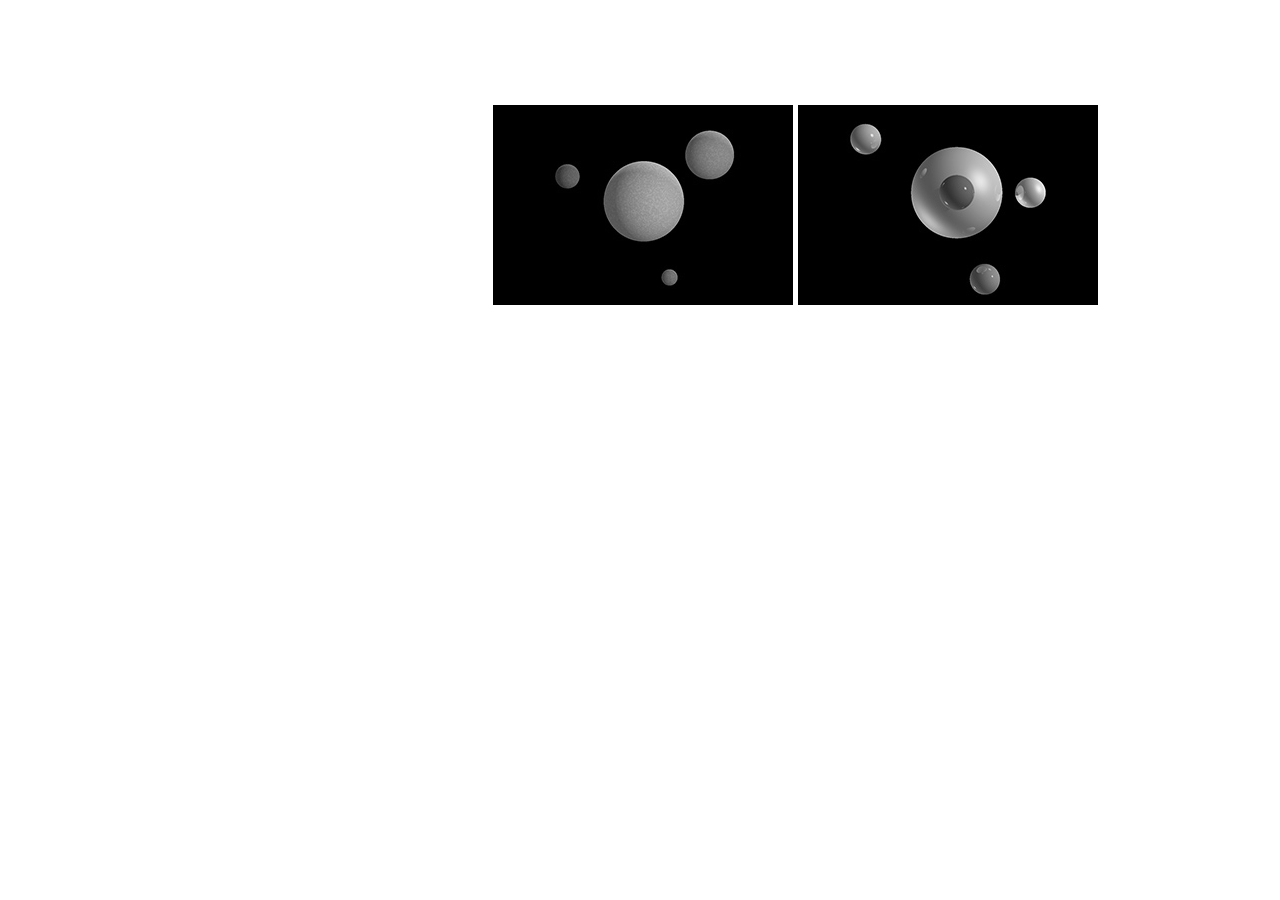
==== index.html @ 7fd5f181 "Add demo 3." ====
<!DOCTYPE html>
<html lang="en">
<head>
    <meta charset="UTF-8">
    <title>Computer Graphics - Jugal Manjeshwar</title>

    <link rel="stylesheet" type="text/css" href="css/normalize.css">
    <link rel="stylesheet" type="text/css" href="css/style.css">
</head>
<body>

    <div class="grid">
        <a href="demos/1" class="grid-tile" style="background-image:url(img/thumb_1.jpg)"></a>
        <a href="demos/2" class="grid-tile" style="background-image:url(img/thumb_2.jpg)"></a>
        <a href="demos/3" class="grid-tile" style="background-image:url(img/thumb_3.jpg)"></a>
    </div>
    
</body>
</html>
---- css/style.css ----
body {
    font-family: "Helvetica Neue", Arial, sans-serif;
    font-size: 14px;
    color: #111;
}

.demo {
    background-color: #000;
}

.wrapper {
    width: 1000px;
    margin: 0 auto;
}

.grid {
    width: 915px;
    margin: 0 auto;
    margin-top: 100px;
}

.grid-tile {
    float:left;
    width: 300px;
    height: 200px;
    display: block;
    margin: 5px 0 0 5px;
    filter: grayscale(100%);
    -webkit-filter: grayscale(100%);  /* For Webkit browsers */
    filter: gray;  /* For IE 6 - 9 */
    -webkit-transition: all .6s ease; 
}

.grid-tile:hover {
    filter: grayscale(0%);
    -webkit-filter: grayscale(0%);
    filter: none;
}

.title {
    position: absolute;
    top:0;
    left:0; right:0;
    z-index: 99;
    padding: 20px 30px;
    background-color: rgba(0,0,0,0.8);
    color: #fff;
    font-size: 16px;
    line-height: 32px;
    opacity: 0.5;
    transition: opacity 0.2s linear;
}

.title:hover {
    opacity: 1;
}

.title h1 {
    font-size: 20px;
    line-height: 32px;
    margin:0;
    padding:0;
}

.canvas {
    width: 600px;
    height: 600px;
    margin: auto;
    position: absolute;
    top: 0; left: 0; bottom: 0; right: 0;
}

.subtitle {
    color: #aaa;
    margin: 0 20px;
    font-size: 0.6em;
    font-weight: normal;
    text-transform: uppercase;
}

.ico-home {
    background-image: url(../img/home.png);
    background-repeat: no-repeat;
    padding-right: 20px;
    width: 32px;
    height: 32px;
    display: block;
}

.ico-home:after{
    content: '';
    position: relative;
    right:-50px; top:0;
    height: 32px;
    width: 1px;
    border-right: 1px solid #ddd;
}

a.ico-home {
    opacity: 0.8;
    transition: opacity 0.s linear;
}

a.ico-home:hover {
    opacity: 1;
}


label {
  width: 200px;
  border-radius: 3px;
  border: 1px solid #D1D3D4
}

/* hide input */
input.radio:empty {
    display:none;
}

/* style label */
input.radio:empty ~ label {
    position: relative;
    float: left;
    line-height: 32px;
    padding: 0 20px;
    cursor: pointer;
    -webkit-user-select: none;
    -moz-user-select: none;
    -ms-user-select: none;
    user-select: none;
    width: auto;
    border-color: #aaa;
    transition: all 0.1s linear;
}



/* toggle hover */
input.radio ~ label:hover {
    background-color:#555;
}

input.radio:checked ~ label {
    background-color:#eee;
    color: #000;
    border-color: #eee;
}

.radio-group .col {
    margin:0;
}

.radio-group .col label {
    border-radius: 0;
    margin-left: -1px;
}

.radio-group .col:first-child label {
    border-top-left-radius: 4px;
    border-bottom-left-radius: 4px;
}

.radio-group .col:last-child label {
    border-top-right-radius: 4px;
    border-bottom-right-radius: 4px;
}


/**
 * Clearfix helper
 */

.row:before,
.row:after {
    content: "";
    display: table;
}

.row:after {
    clear: both;
}

.col{
  float:left;
  margin-right: 20px;
}

.col-right{
  float:right;
}
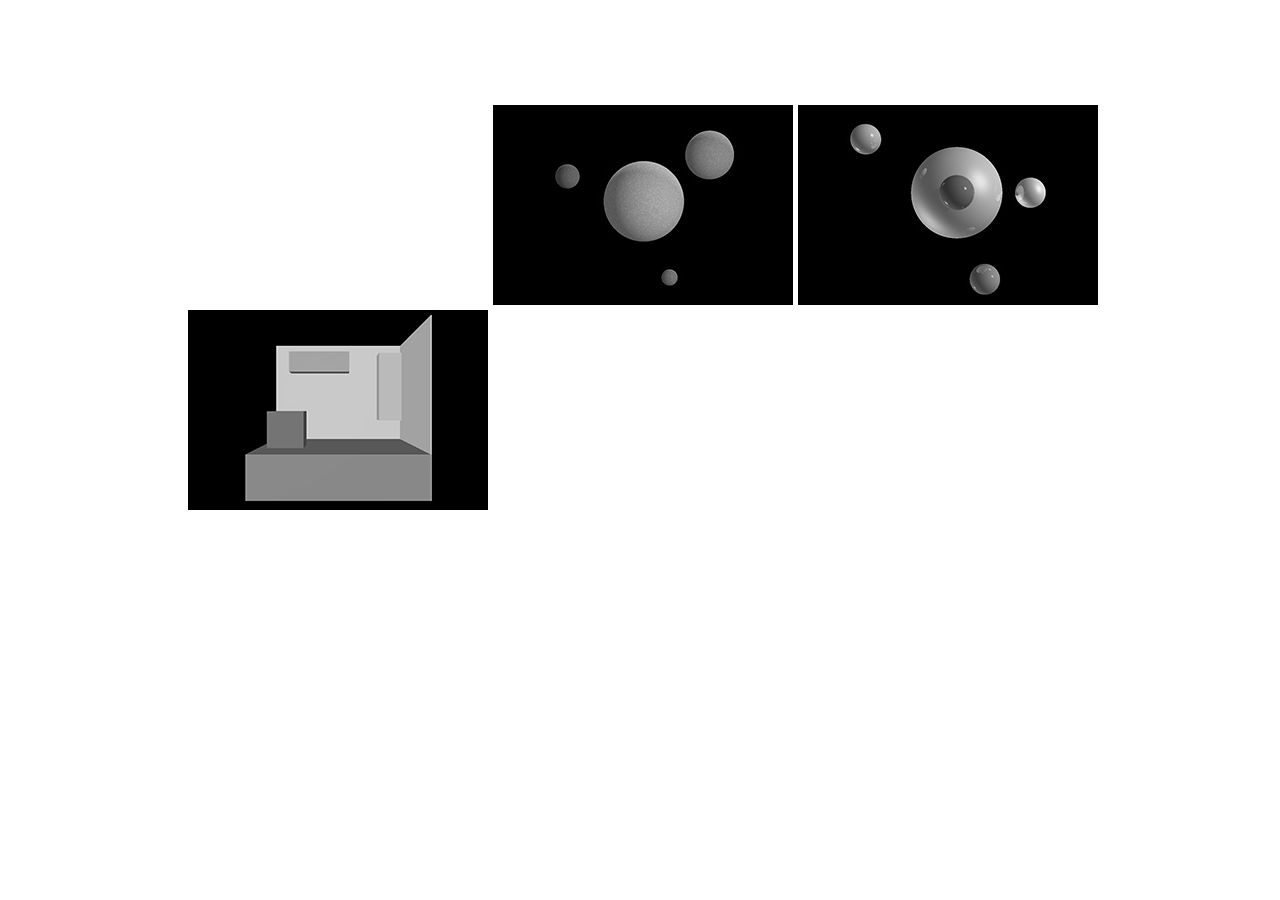
==== commit f3f61938: "Add basic demo 4" ====
--- a/index.html
+++ b/index.html
@@ -13,6 +13,7 @@
         <a href="demos/1" class="grid-tile" style="background-image:url(img/thumb_1.jpg)"></a>
         <a href="demos/2" class="grid-tile" style="background-image:url(img/thumb_2.jpg)"></a>
         <a href="demos/3" class="grid-tile" style="background-image:url(img/thumb_3.jpg)"></a>
+        <a href="demos/4" class="grid-tile" style="background-image:url(img/thumb_4.jpg)"></a>
     </div>
     
 </body>
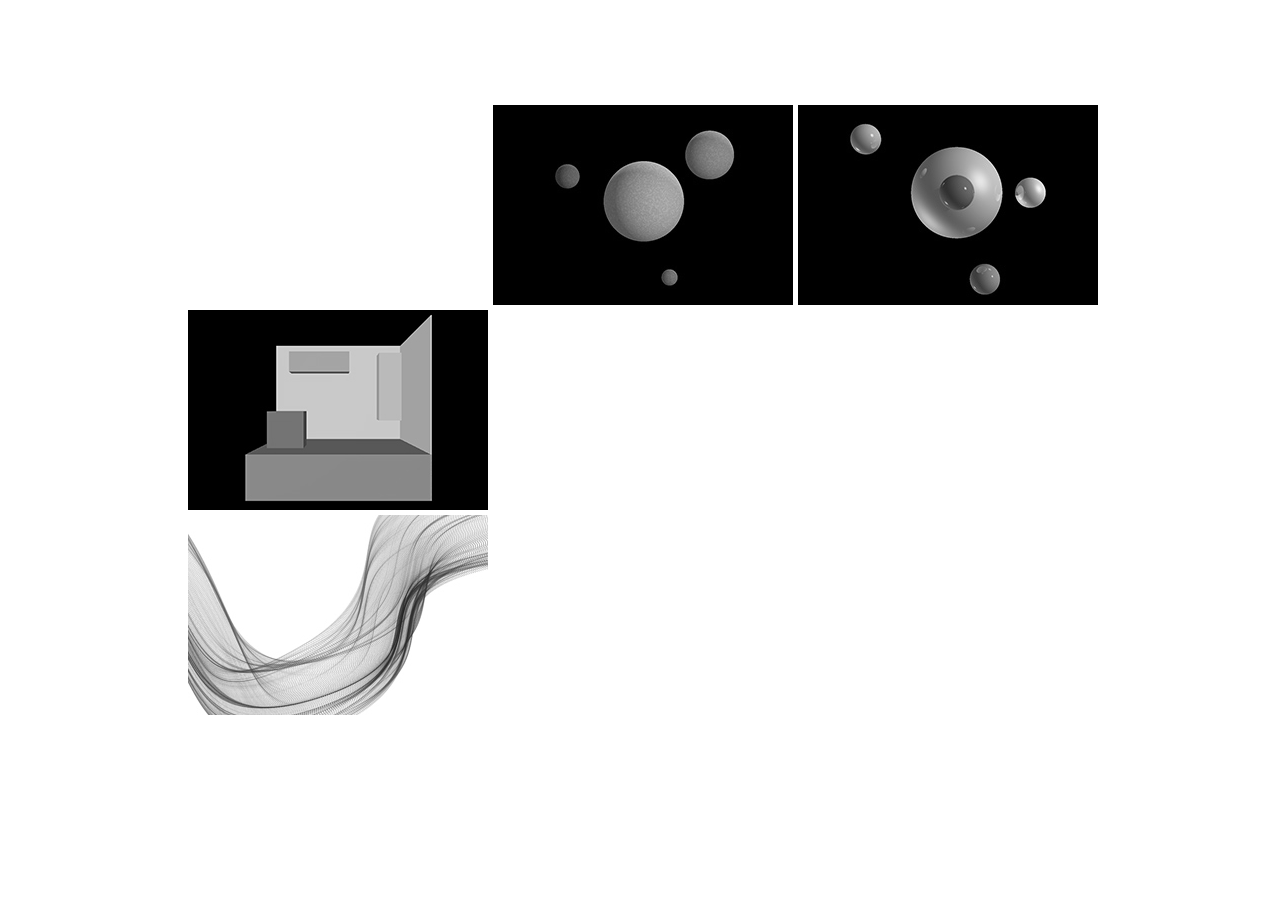
==== commit 502133f1: "Add demo 7" ====
--- a/index.html
+++ b/index.html
@@ -14,6 +14,9 @@
         <a href="demos/2" class="grid-tile" style="background-image:url(img/thumb_2.jpg)"></a>
         <a href="demos/3" class="grid-tile" style="background-image:url(img/thumb_3.jpg)"></a>
         <a href="demos/4" class="grid-tile" style="background-image:url(img/thumb_4.jpg)"></a>
+        <a href="demos/5" class="grid-tile" style="background-image:url(img/thumb_5.jpg)"></a>
+        <a href="demos/6" class="grid-tile" style="background-image:url(img/thumb_6.jpg)"></a>
+        <a href="demos/7" class="grid-tile" style="background-image:url(img/thumb_7.jpg)"></a>
     </div>
     
 </body>
--- a/css/style.css
+++ b/css/style.css
@@ -1,5 +1,5 @@
 body {
-    font-family: "Helvetica Neue", Arial, sans-serif;
+    font-family: "Helvetica Neue", 'Roboto', Arial, sans-serif;
     font-size: 14px;
     color: #111;
 }
@@ -43,16 +43,17 @@
     left:0; right:0;
     z-index: 99;
     padding: 20px 30px;
-    background-color: rgba(0,0,0,0.8);
+    background-color: rgba(0,0,0,0);
     color: #fff;
     font-size: 16px;
     line-height: 32px;
     opacity: 0.5;
-    transition: opacity 0.2s linear;
+    transition: all 0.2s linear;
 }
 
 .title:hover {
     opacity: 1;
+    background-color: rgba(0,0,0,0.4);
 }
 
 .title h1 {
@@ -60,7 +61,47 @@
     line-height: 32px;
     margin:0;
     padding:0;
-}
+    font-weight: 300;
+    cursor: default;
+}
+
+
+.info {
+    position: absolute;
+    bottom: 15px;
+    right: 0;
+    color: rgba(255,255,255, 0.6);
+    background-color: rgba(0,0,0,0.8);
+    padding: 15px;
+    font-size: 14px;
+    line-height: 24px;
+    opacity: 0.6;
+    border-radius: 3px;
+}
+
+.info:hover {
+    opacity: 1;
+}
+
+.info>.col {
+    margin-right: 20px;
+}
+
+.info .ico {
+    width: 24px;
+    height: 24px;
+    opacity: 0.6;
+}
+
+.ico.ico-click {
+    background-image: url('../img/click.png');
+}
+
+.ico.ico-mousewheel {
+    background-image: url('../img/mousewheel.png');
+    width: 14px;
+}
+
 
 .canvas {
     width: 600px;
@@ -109,7 +150,9 @@
 label {
   width: 200px;
   border-radius: 3px;
-  border: 1px solid #D1D3D4
+  border: 1px solid #D1D3D4;
+  font-size: 15px;
+  font-weight: 300;
 }
 
 /* hide input */
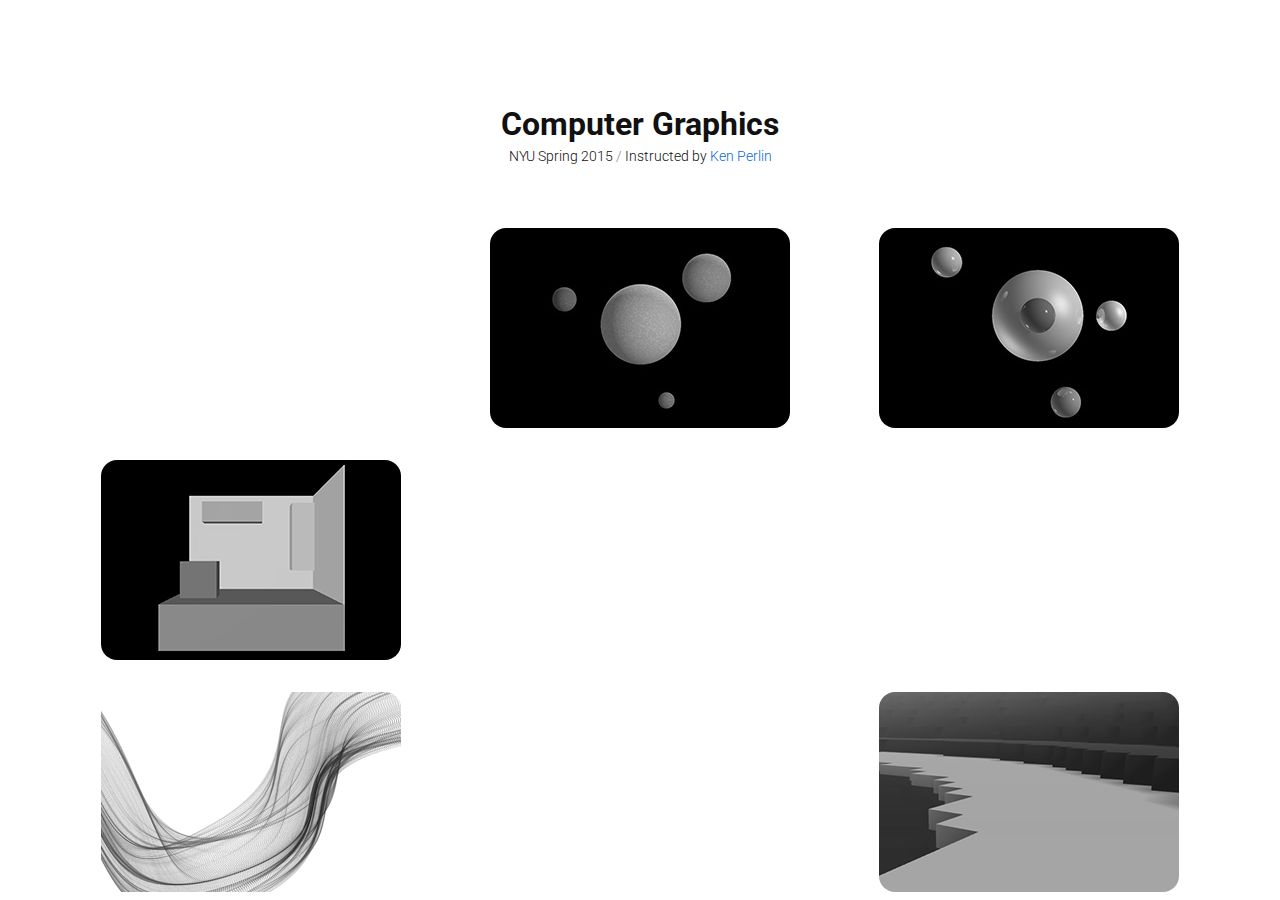
==== commit 2d016b79: "Update home with responsive grid layout, add title and beautify" ====
--- a/index.html
+++ b/index.html
@@ -1,23 +1,38 @@
 <!DOCTYPE html>
 <html lang="en">
+
 <head>
     <meta charset="UTF-8">
-    <title>Computer Graphics - Jugal Manjeshwar</title>
+    <title>Computer Graphics / NYU Spring 2015 / Jugal Manjeshwar</title>
 
     <link rel="stylesheet" type="text/css" href="css/normalize.css">
     <link rel="stylesheet" type="text/css" href="css/style.css">
+
+    <link rel="preconnect" href="https://fonts.googleapis.com">
+    <link rel="preconnect" href="https://fonts.gstatic.com" crossorigin>
+    <link href="https://fonts.googleapis.com/css2?family=Roboto:wght@300;400;700&display=swap" rel="stylesheet">
 </head>
+
 <body>
 
-    <div class="grid">
-        <a href="demos/1" class="grid-tile" style="background-image:url(img/thumb_1.jpg)"></a>
-        <a href="demos/2" class="grid-tile" style="background-image:url(img/thumb_2.jpg)"></a>
-        <a href="demos/3" class="grid-tile" style="background-image:url(img/thumb_3.jpg)"></a>
-        <a href="demos/4" class="grid-tile" style="background-image:url(img/thumb_4.jpg)"></a>
-        <a href="demos/5" class="grid-tile" style="background-image:url(img/thumb_5.jpg)"></a>
-        <a href="demos/6" class="grid-tile" style="background-image:url(img/thumb_6.jpg)"></a>
-        <a href="demos/7" class="grid-tile" style="background-image:url(img/thumb_7.jpg)"></a>
+    <div class="grid-container">
+        <div class="grid-header">
+            <div class="grid-title">Computer Graphics</div>
+            <div class="grid-subtitle">NYU Spring 2015 <span>/</span> Instructed by <a href="https://cs.nyu.edu/~perlin">Ken Perlin</a></div>
+        </div>
+        <div class="grid">
+            <a href="demos/1" class="grid-tile" style="background-image:url(img/thumb_1.jpg)"></a>
+            <a href="demos/2" class="grid-tile" style="background-image:url(img/thumb_2.jpg)"></a>
+            <a href="demos/3" class="grid-tile" style="background-image:url(img/thumb_3.jpg)"></a>
+            <a href="demos/4" class="grid-tile" style="background-image:url(img/thumb_4.jpg)"></a>
+            <a href="demos/5" class="grid-tile" style="background-image:url(img/thumb_5.jpg)"></a>
+            <a href="demos/6" class="grid-tile" style="background-image:url(img/thumb_6.jpg)"></a>
+            <a href="demos/7" class="grid-tile" style="background-image:url(img/thumb_7.jpg)"></a>
+            <a href="demos/8" class="grid-tile" style="background-image:url(img/thumb_8.jpg)"></a>
+            <a href="demos/project" class="grid-tile" style="background-image:url(img/thumb_9.jpg)"></a>
+        </div>
     </div>
-    
+
 </body>
+
 </html>--- a/css/style.css
+++ b/css/style.css
@@ -1,66 +1,112 @@
 body {
-    font-family: "Helvetica Neue", 'Roboto', Arial, sans-serif;
+    font-family: 'Roboto', sans-serif;
     font-size: 14px;
     color: #111;
 }
 
+a:link, a:visited {
+    color: rgb(9, 105, 218);
+    text-decoration: none;
+}
+
+a:hover {
+    text-decoration: underline;
+}
+
 .demo {
     background-color: #000;
 }
 
-.wrapper {
-    width: 1000px;
-    margin: 0 auto;
+.grid-container {
+    max-width: 1200px;
+    min-width: 400px;
+    margin: 100px auto 0;
 }
 
 .grid {
-    width: 915px;
-    margin: 0 auto;
-    margin-top: 100px;
+    max-width: 1200px;
+    min-width: 400px;
+    display: grid;
+    gap: 32px;
+    justify-items: center;
+    padding: 0 32px;
 }
 
 .grid-tile {
-    float:left;
+    height: 200px;
     width: 300px;
-    height: 200px;
     display: block;
-    margin: 5px 0 0 5px;
     filter: grayscale(100%);
-    -webkit-filter: grayscale(100%);  /* For Webkit browsers */
-    filter: gray;  /* For IE 6 - 9 */
-    -webkit-transition: all .6s ease; 
+    -webkit-filter: grayscale(100%);
+    filter: gray;
+    -webkit-transition: all .4s ease;
+    border-radius: 16px;
 }
 
 .grid-tile:hover {
     filter: grayscale(0%);
     -webkit-filter: grayscale(0%);
     filter: none;
+    transform: scale(1.05);
+}
+
+@media (min-width: 600px) {
+    .grid {
+        grid-template-columns: repeat(2, 1fr);
+    }
+}
+
+@media (min-width: 900px) {
+    .grid {
+        grid-template-columns: repeat(3, 1fr);
+    }
+}
+
+.grid-header {
+    min-width: 600px;
+    margin-bottom: 64px;
+    padding: 0 32px;
+    text-align: center;
+}
+
+.grid-title {
+    font-size: 32px;
+    line-height: 48px;
+    font-weight: 700;
+}
+
+.grid-subtitle {
+    font-weight: 300;
+}
+
+.grid-subtitle span {
+    color: #888;
 }
 
 .title {
     position: absolute;
-    top:0;
-    left:0; right:0;
+    top: 0;
+    left: 0;
+    right: 0;
     z-index: 99;
-    padding: 20px 30px;
-    background-color: rgba(0,0,0,0);
+    padding: 20px 30px 60px;
+    background: linear-gradient(180deg, rgba(0,0,0,0) 0%, rgba(0,0,0,0) 50%, rgba(0,0,0,0) 100%);
     color: #fff;
+    line-height: 32px;
+    opacity: 0.6;
+    transition: all 0.2s linear;
+}
+
+.title:hover {
+    opacity: 1;
+    background: linear-gradient(180deg, rgba(0,0,0,0.4) 0%, rgba(0,0,0,0.1) 50%, rgba(0,0,0,0) 100%);
+}
+
+.title h1 {
     font-size: 16px;
     line-height: 32px;
-    opacity: 0.5;
-    transition: all 0.2s linear;
-}
-
-.title:hover {
-    opacity: 1;
-    background-color: rgba(0,0,0,0.4);
-}
-
-.title h1 {
-    font-size: 20px;
-    line-height: 32px;
-    margin:0;
-    padding:0;
+    margin: 0;
+    padding: 0;
     font-weight: 300;
     cursor: default;
 }
@@ -70,10 +116,9 @@
     position: absolute;
     bottom: 15px;
     right: 0;
-    color: rgba(255,255,255, 0.6);
-    background-color: rgba(0,0,0,0.8);
+    color: rgba(255, 255, 255, 0.6);
+    background-color: rgba(0, 0, 0, 0.8);
     padding: 15px;
-    font-size: 14px;
     line-height: 24px;
     opacity: 0.6;
     border-radius: 3px;
@@ -108,7 +153,10 @@
     height: 600px;
     margin: auto;
     position: absolute;
-    top: 0; left: 0; bottom: 0; right: 0;
+    top: 0;
+    left: 0;
+    bottom: 0;
+    right: 0;
 }
 
 .subtitle {
@@ -128,10 +176,11 @@
     display: block;
 }
 
-.ico-home:after{
+.ico-home:after {
     content: '';
     position: relative;
-    right:-50px; top:0;
+    right: -50px;
+    top: 0;
     height: 32px;
     width: 1px;
     border-right: 1px solid #ddd;
@@ -147,21 +196,43 @@
 }
 
 
-label {
-  width: 200px;
-  border-radius: 3px;
-  border: 1px solid #D1D3D4;
-  font-size: 15px;
-  font-weight: 300;
+label,
+.btn {
+    width: 200px;
+    border-radius: 3px;
+    border: 1px solid #D1D3D4;
+    font-weight: 300;
+}
+
+.btn {
+    color: #666;
+    background-color: #fff;
+    width: auto;
+}
+
+.btn:hover {
+    background-color: #1abc9c;
+    border-color: #1abc9c;
+    color: #fff;
+}
+
+.btn:active,
+.btn:focus {
+    outline: 0;
+}
+
+.btn:disabled {
+    opacity: 0.5;
 }
 
 /* hide input */
 input.radio:empty {
-    display:none;
+    display: none;
 }
 
 /* style label */
-input.radio:empty ~ label {
+input.radio:empty~label,
+input[type="button"] {
     position: relative;
     float: left;
     line-height: 32px;
@@ -179,18 +250,18 @@
 
 
 /* toggle hover */
-input.radio ~ label:hover {
-    background-color:#555;
-}
-
-input.radio:checked ~ label {
-    background-color:#eee;
+input.radio~label:hover {
+    background-color: #555;
+}
+
+input.radio:checked~label {
+    background-color: #eee;
     color: #000;
     border-color: #eee;
 }
 
 .radio-group .col {
-    margin:0;
+    margin: 0;
 }
 
 .radio-group .col label {
@@ -206,6 +277,10 @@
 .radio-group .col:last-child label {
     border-top-right-radius: 4px;
     border-bottom-right-radius: 4px;
+}
+
+canvas {
+    display: block;
 }
 
 
@@ -223,11 +298,11 @@
     clear: both;
 }
 
-.col{
-  float:left;
-  margin-right: 20px;
-}
-
-.col-right{
-  float:right;
-}
+.col {
+    float: left;
+    margin-right: 20px;
+}
+
+.col-right {
+    float: right;
+}